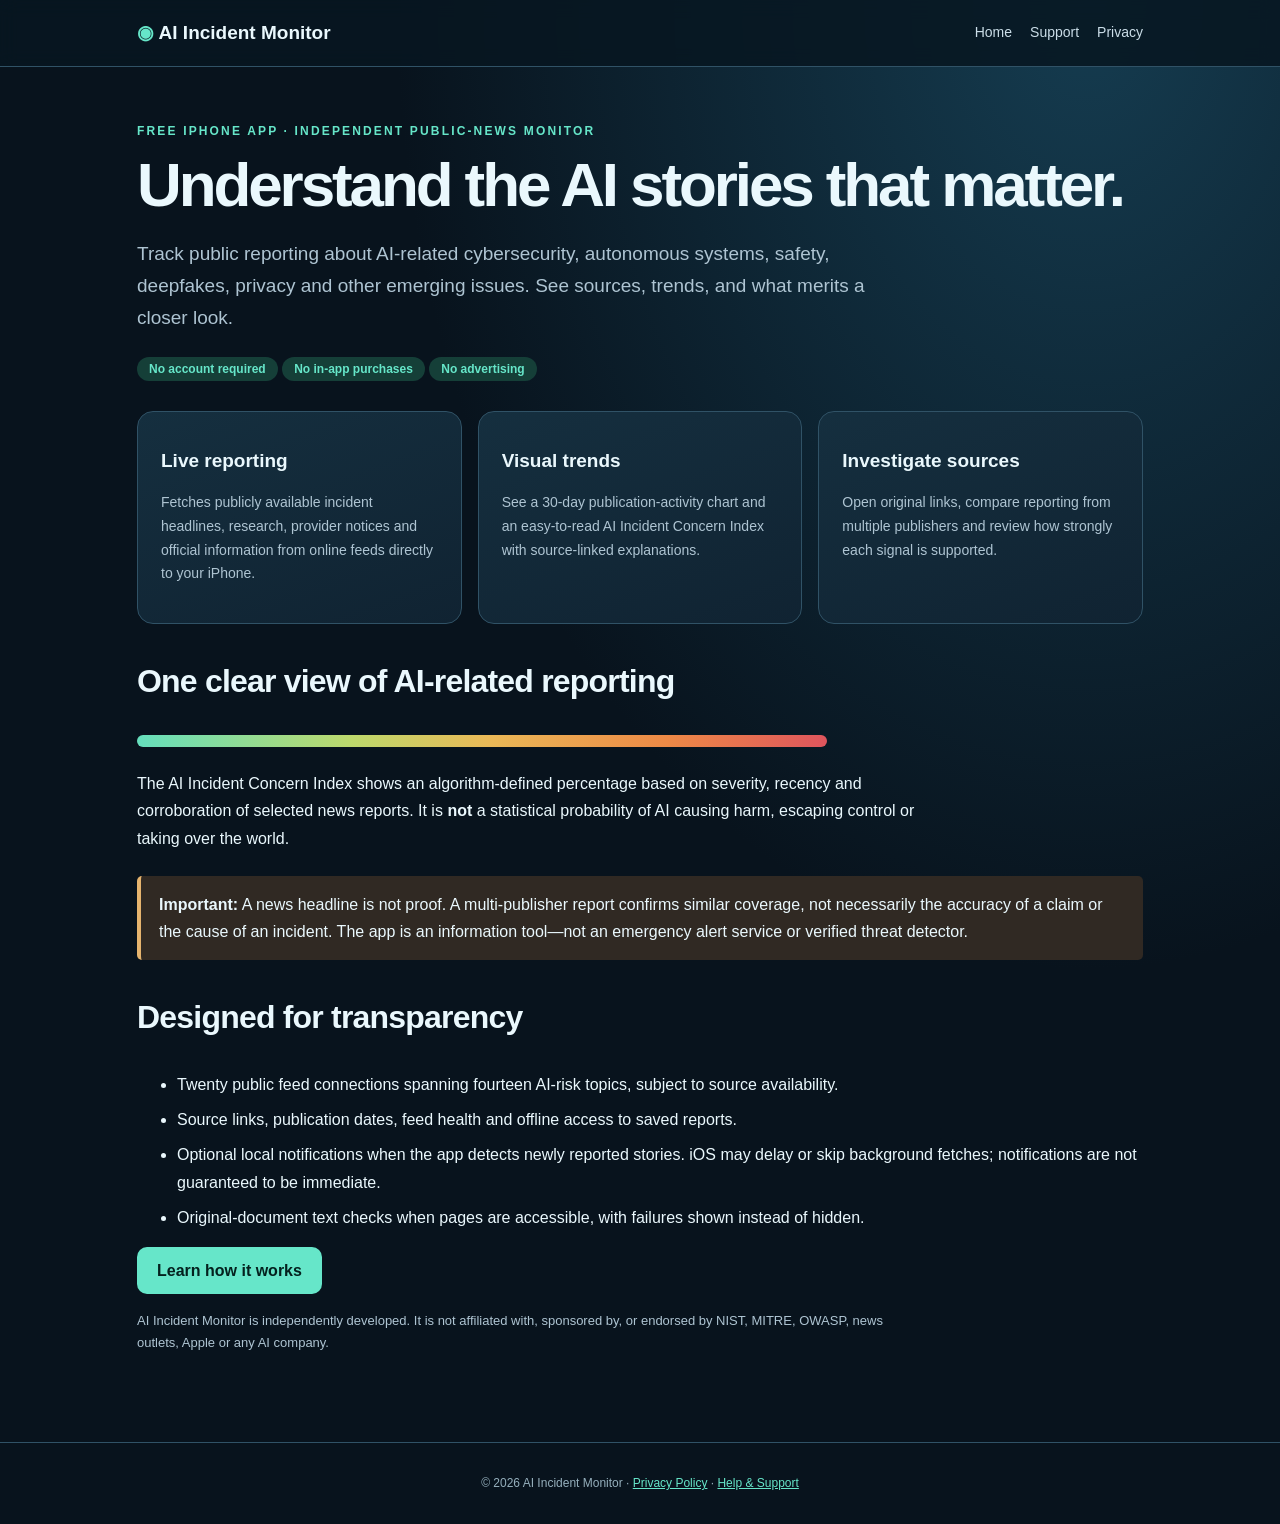
==== index.html @ 7b255fde "Add files via upload" ====
<!doctype html><html lang="en"><head><meta charset="utf-8"><meta name="viewport" content="width=device-width,initial-scale=1"><title>AI Incident Monitor — Independent AI Safety News & Incident Tracking</title><meta name="description" content="Free iPhone app that gathers AI incident reporting, visualizes recent news activity, checks public documents, and helps you investigate source-backed concerns."><link rel="stylesheet" href="styles.css"></head><body><header><nav><a class="logo" href="./"><span>◉</span> AI Incident Monitor</a><div class="links"><a href="./">Home</a><a href="support.html">Support</a><a href="privacy.html">Privacy</a></div></nav></header><main><section><div class="eyebrow">FREE iPHONE APP · INDEPENDENT PUBLIC-NEWS MONITOR</div><h1>Understand the AI stories that matter.</h1><p class="lead">Track public reporting about AI-related cybersecurity, autonomous systems, safety, deepfakes, privacy and other emerging issues. See sources, trends, and what merits a closer look.</p><span class="tag">No account required</span> <span class="tag">No in-app purchases</span> <span class="tag">No advertising</span></section><section class="grid"><div class="card"><h3>Live reporting</h3><p>Fetches publicly available incident headlines, research, provider notices and official information from online feeds directly to your iPhone.</p></div><div class="card"><h3>Visual trends</h3><p>See a 30-day publication-activity chart and an easy-to-read AI Incident Concern Index with source-linked explanations.</p></div><div class="card"><h3>Investigate sources</h3><p>Open original links, compare reporting from multiple publishers and review how strongly each signal is supported.</p></div></section><h2>One clear view of AI-related reporting</h2><div class="meter"></div><p>The AI Incident Concern Index shows an algorithm-defined percentage based on severity, recency and corroboration of selected news reports. It is <strong>not</strong> a statistical probability of AI causing harm, escaping control or taking over the world.</p><div class="note"><strong>Important:</strong> A news headline is not proof. A multi-publisher report confirms similar coverage, not necessarily the accuracy of a claim or the cause of an incident. The app is an information tool—not an emergency alert service or verified threat detector.</div><h2>Designed for transparency</h2><ul><li>Twenty public feed connections spanning fourteen AI-risk topics, subject to source availability.</li><li>Source links, publication dates, feed health and offline access to saved reports.</li><li>Optional local notifications when the app detects newly reported stories. iOS may delay or skip background fetches; notifications are not guaranteed to be immediate.</li><li>Original-document text checks when pages are accessible, with failures shown instead of hidden.</li></ul><p><a class="cta" href="support.html">Learn how it works</a></p><p class="fine">AI Incident Monitor is independently developed. It is not affiliated with, sponsored by, or endorsed by NIST, MITRE, OWASP, news outlets, Apple or any AI company.</p></main><footer>© 2026 AI Incident Monitor · <a href="privacy.html">Privacy Policy</a> · <a href="support.html">Help & Support</a></footer></body></html>
---- styles.css ----
:root{color-scheme:dark;--bg:#08131d;--fg:#eaf8fd;--card:#132b3c;--line:#305266;--mint:#66e6c9;--muted:#aec4d2}*{box-sizing:border-box}body{margin:0;background:radial-gradient(ellipse at 85% 0,#153c50 0,transparent 45%),var(--bg);color:var(--fg);font:16px/1.7 -apple-system,BlinkMacSystemFont,Segoe UI,Arial,sans-serif}a{color:var(--mint)}a:focus-visible{outline:2px solid #ffcb84;outline-offset:3px}header{border-bottom:1px solid var(--line);background:#071721dc;position:sticky;top:0;backdrop-filter:blur(9px)}nav{max-width:1050px;margin:auto;padding:17px 22px;display:flex;align-items:center;justify-content:space-between;gap:18px;flex-wrap:wrap}.logo{font-size:19px;font-weight:800;color:var(--fg);text-decoration:none}.logo span{color:var(--mint)}.links{display:flex;gap:18px;flex-wrap:wrap}.links a{color:#cbdee8;text-decoration:none;font-size:14px}main{max-width:1050px;padding:54px 22px 75px;margin:auto}.eyebrow{font-size:12px;letter-spacing:.18em;color:var(--mint);font-weight:800;text-transform:uppercase}h1{font-size:clamp(34px,5.6vw,62px);letter-spacing:-.05em;line-height:1.08;margin:10px 0 19px}h2{font-size:clamp(24px,3vw,32px);margin-top:30px;letter-spacing:-.025em}h3{margin:10px 0;font-size:19px}.lead{font-size:19px;max-width:750px;color:var(--muted)}p{max-width:780px}.grid{display:grid;grid-template-columns:repeat(3,minmax(0,1fr));gap:16px;margin:30px 0}.card{background:linear-gradient(160deg,#152f3f,#102332);border:1px solid var(--line);border-radius:16px;padding:23px}.card p{font-size:14px;color:var(--muted)}.tag{color:var(--mint);background:#153f38;border-radius:30px;padding:5px 12px;font-size:12px;font-weight:750}.meter{height:12px;max-width:690px;background:linear-gradient(90deg,#65dfbd 0%,#bdd96c 31%,#eab957 51%,#ed8946 77%,#df555d 100%);border-radius:20px;margin:23px 0}.note{background:#302923;border-left:4px solid #e6b46e;padding:15px 18px;border-radius:5px;margin:24px 0}.fine{color:var(--muted);font-size:13px}.cta{display:inline-block;color:#04211e;background:var(--mint);font-weight:800;padding:10px 20px;border-radius:10px;text-decoration:none}.legal{max-width:820px}.legal p,.legal li{color:#d4e4ec}li{margin:8px 0}footer{border-top:1px solid var(--line);padding:30px;text-align:center;color:#95afbc;font-size:12px}@media(max-width:700px){.grid{grid-template-columns:1fr}nav{align-items:flex-start}main{padding-top:30px}}
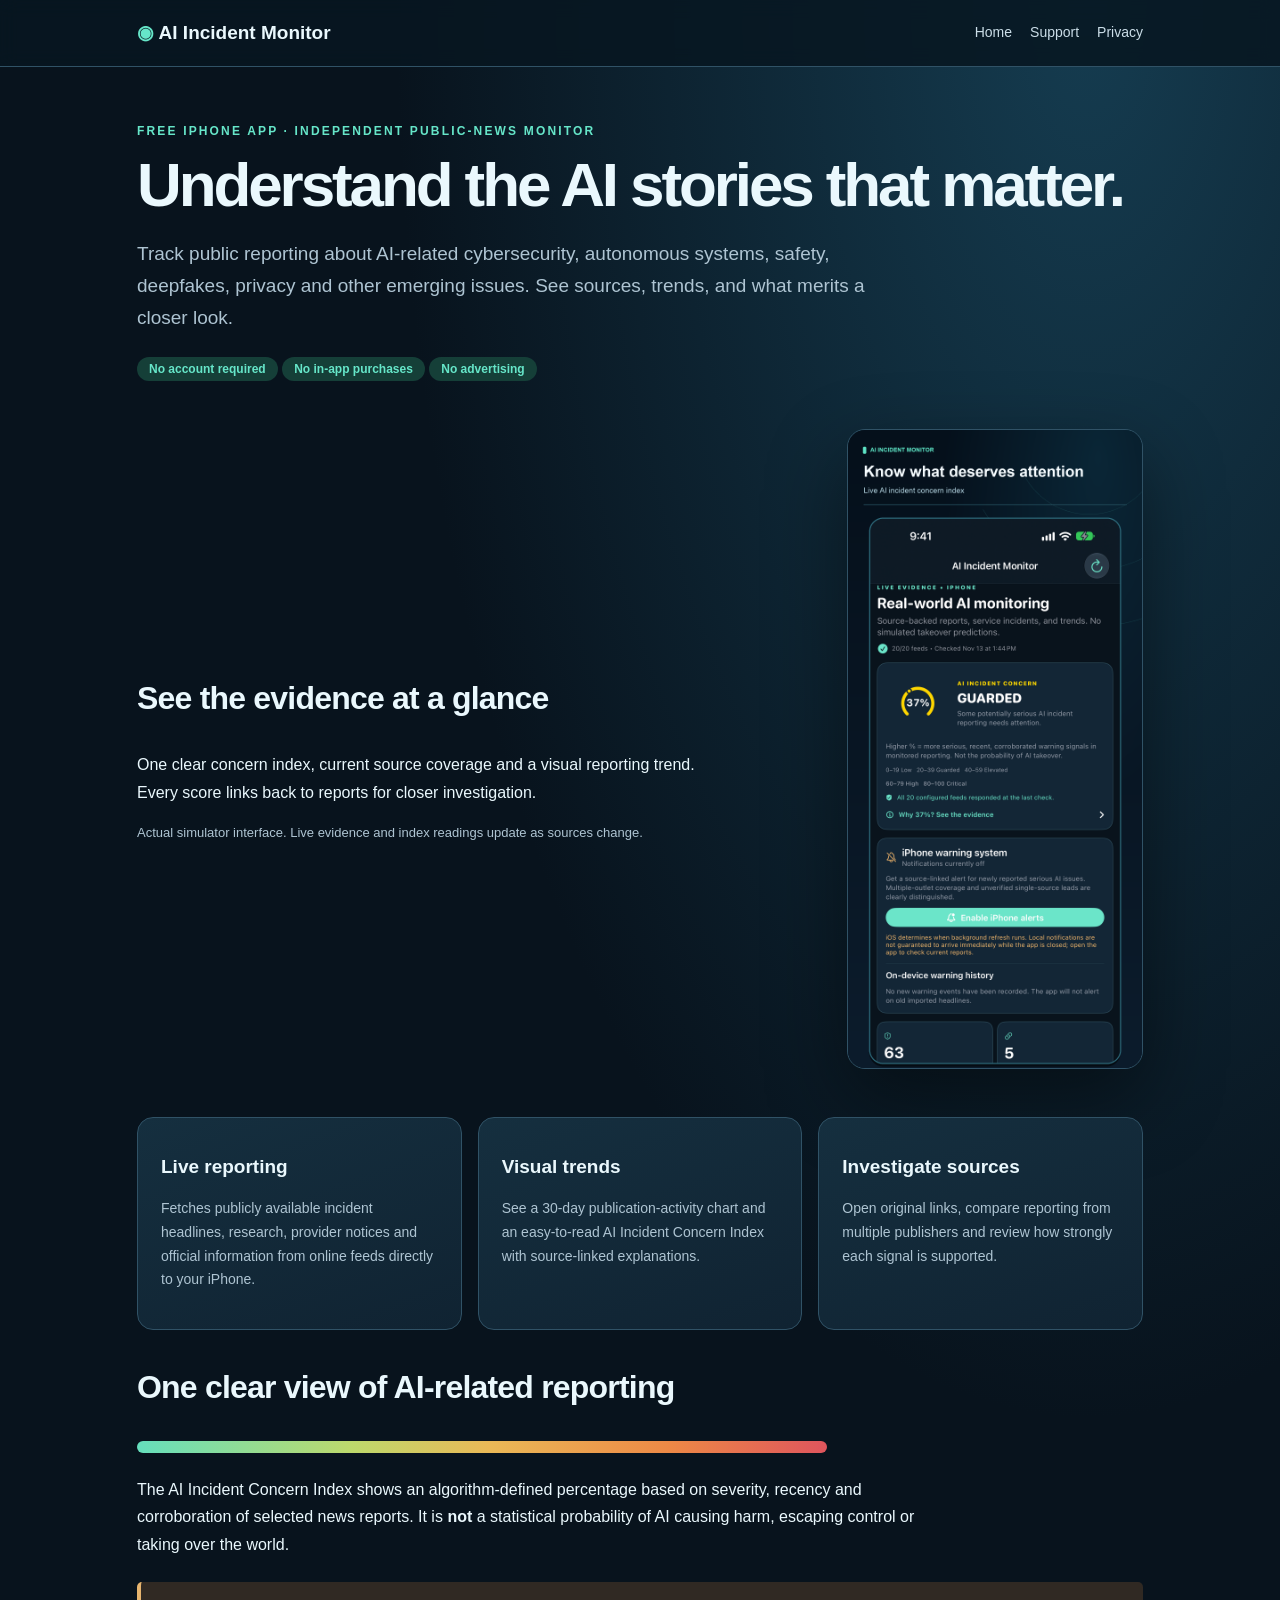
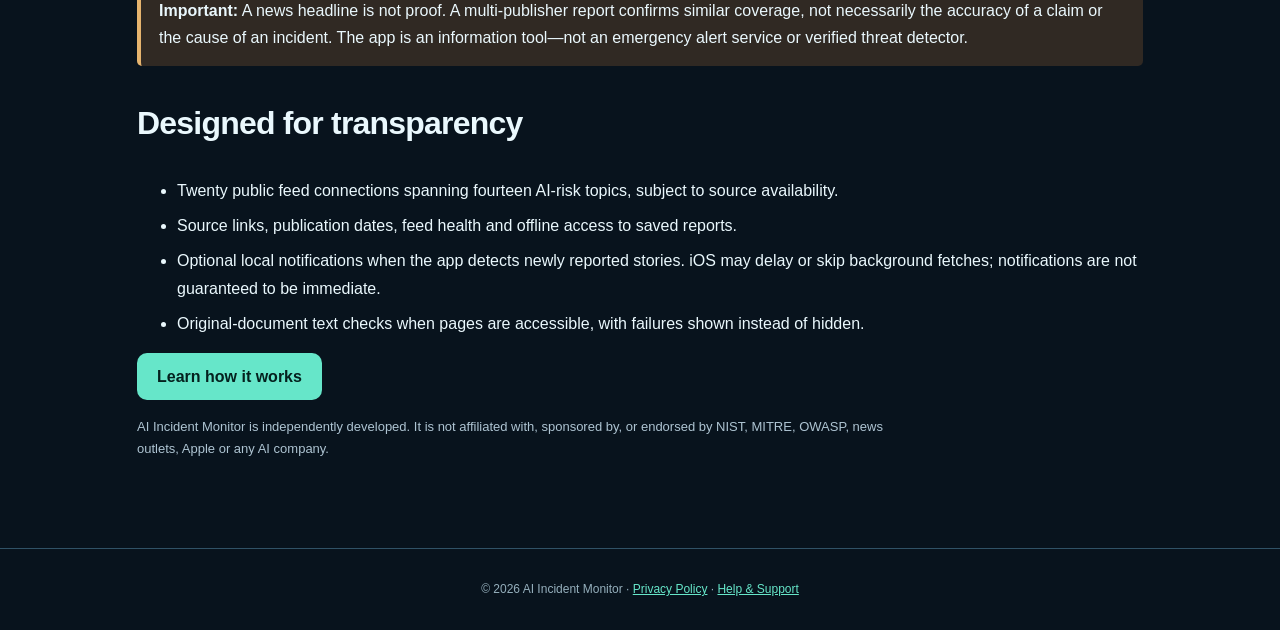
==== commit 0b002dfc: "Add files via upload" ====
--- a/index.html
+++ b/index.html
@@ -1 +1 @@
-<!doctype html><html lang="en"><head><meta charset="utf-8"><meta name="viewport" content="width=device-width,initial-scale=1"><title>AI Incident Monitor — Independent AI Safety News & Incident Tracking</title><meta name="description" content="Free iPhone app that gathers AI incident reporting, visualizes recent news activity, checks public documents, and helps you investigate source-backed concerns."><link rel="stylesheet" href="styles.css"></head><body><header><nav><a class="logo" href="./"><span>◉</span> AI Incident Monitor</a><div class="links"><a href="./">Home</a><a href="support.html">Support</a><a href="privacy.html">Privacy</a></div></nav></header><main><section><div class="eyebrow">FREE iPHONE APP · INDEPENDENT PUBLIC-NEWS MONITOR</div><h1>Understand the AI stories that matter.</h1><p class="lead">Track public reporting about AI-related cybersecurity, autonomous systems, safety, deepfakes, privacy and other emerging issues. See sources, trends, and what merits a closer look.</p><span class="tag">No account required</span> <span class="tag">No in-app purchases</span> <span class="tag">No advertising</span></section><section class="grid"><div class="card"><h3>Live reporting</h3><p>Fetches publicly available incident headlines, research, provider notices and official information from online feeds directly to your iPhone.</p></div><div class="card"><h3>Visual trends</h3><p>See a 30-day publication-activity chart and an easy-to-read AI Incident Concern Index with source-linked explanations.</p></div><div class="card"><h3>Investigate sources</h3><p>Open original links, compare reporting from multiple publishers and review how strongly each signal is supported.</p></div></section><h2>One clear view of AI-related reporting</h2><div class="meter"></div><p>The AI Incident Concern Index shows an algorithm-defined percentage based on severity, recency and corroboration of selected news reports. It is <strong>not</strong> a statistical probability of AI causing harm, escaping control or taking over the world.</p><div class="note"><strong>Important:</strong> A news headline is not proof. A multi-publisher report confirms similar coverage, not necessarily the accuracy of a claim or the cause of an incident. The app is an information tool—not an emergency alert service or verified threat detector.</div><h2>Designed for transparency</h2><ul><li>Twenty public feed connections spanning fourteen AI-risk topics, subject to source availability.</li><li>Source links, publication dates, feed health and offline access to saved reports.</li><li>Optional local notifications when the app detects newly reported stories. iOS may delay or skip background fetches; notifications are not guaranteed to be immediate.</li><li>Original-document text checks when pages are accessible, with failures shown instead of hidden.</li></ul><p><a class="cta" href="support.html">Learn how it works</a></p><p class="fine">AI Incident Monitor is independently developed. It is not affiliated with, sponsored by, or endorsed by NIST, MITRE, OWASP, news outlets, Apple or any AI company.</p></main><footer>© 2026 AI Incident Monitor · <a href="privacy.html">Privacy Policy</a> · <a href="support.html">Help & Support</a></footer></body></html>+<!doctype html><html lang="en"><head><meta charset="utf-8"><meta name="viewport" content="width=device-width,initial-scale=1"><title>AI Incident Monitor — Independent AI Safety News & Incident Tracking</title><meta name="description" content="Free iPhone app that gathers AI incident reporting, visualizes recent news activity, checks public documents, and helps you investigate source-backed concerns."><link rel="stylesheet" href="styles.css"></head><body><header><nav><a class="logo" href="./"><span>◉</span> AI Incident Monitor</a><div class="links"><a href="./">Home</a><a href="support.html">Support</a><a href="privacy.html">Privacy</a></div></nav></header><main><section><div class="eyebrow">FREE iPHONE APP · INDEPENDENT PUBLIC-NEWS MONITOR</div><h1>Understand the AI stories that matter.</h1><p class="lead">Track public reporting about AI-related cybersecurity, autonomous systems, safety, deepfakes, privacy and other emerging issues. See sources, trends, and what merits a closer look.</p><span class="tag">No account required</span> <span class="tag">No in-app purchases</span> <span class="tag">No advertising</span></section><section class="spotlight"><div><h2>See the evidence at a glance</h2><p>One clear concern index, current source coverage and a visual reporting trend. Every score links back to reports for closer investigation.</p><p class="fine">Actual simulator interface. Live evidence and index readings update as sources change.</p></div><img alt="AI Incident Monitor iPhone screenshot with a percentage concern index, source status and warning controls" src="app-preview.png" width="310" height="674" loading="lazy"></section><section class="grid"><div class="card"><h3>Live reporting</h3><p>Fetches publicly available incident headlines, research, provider notices and official information from online feeds directly to your iPhone.</p></div><div class="card"><h3>Visual trends</h3><p>See a 30-day publication-activity chart and an easy-to-read AI Incident Concern Index with source-linked explanations.</p></div><div class="card"><h3>Investigate sources</h3><p>Open original links, compare reporting from multiple publishers and review how strongly each signal is supported.</p></div></section><h2>One clear view of AI-related reporting</h2><div class="meter"></div><p>The AI Incident Concern Index shows an algorithm-defined percentage based on severity, recency and corroboration of selected news reports. It is <strong>not</strong> a statistical probability of AI causing harm, escaping control or taking over the world.</p><div class="note"><strong>Important:</strong> A news headline is not proof. A multi-publisher report confirms similar coverage, not necessarily the accuracy of a claim or the cause of an incident. The app is an information tool—not an emergency alert service or verified threat detector.</div><h2>Designed for transparency</h2><ul><li>Twenty public feed connections spanning fourteen AI-risk topics, subject to source availability.</li><li>Source links, publication dates, feed health and offline access to saved reports.</li><li>Optional local notifications when the app detects newly reported stories. iOS may delay or skip background fetches; notifications are not guaranteed to be immediate.</li><li>Original-document text checks when pages are accessible, with failures shown instead of hidden.</li></ul><p><a class="cta" href="support.html">Learn how it works</a></p><p class="fine">AI Incident Monitor is independently developed. It is not affiliated with, sponsored by, or endorsed by NIST, MITRE, OWASP, news outlets, Apple or any AI company.</p></main><footer>© 2026 AI Incident Monitor · <a href="privacy.html">Privacy Policy</a> · <a href="support.html">Help & Support</a></footer></body></html>
--- a/styles.css
+++ b/styles.css
@@ -1 +1 @@
-:root{color-scheme:dark;--bg:#08131d;--fg:#eaf8fd;--card:#132b3c;--line:#305266;--mint:#66e6c9;--muted:#aec4d2}*{box-sizing:border-box}body{margin:0;background:radial-gradient(ellipse at 85% 0,#153c50 0,transparent 45%),var(--bg);color:var(--fg);font:16px/1.7 -apple-system,BlinkMacSystemFont,Segoe UI,Arial,sans-serif}a{color:var(--mint)}a:focus-visible{outline:2px solid #ffcb84;outline-offset:3px}header{border-bottom:1px solid var(--line);background:#071721dc;position:sticky;top:0;backdrop-filter:blur(9px)}nav{max-width:1050px;margin:auto;padding:17px 22px;display:flex;align-items:center;justify-content:space-between;gap:18px;flex-wrap:wrap}.logo{font-size:19px;font-weight:800;color:var(--fg);text-decoration:none}.logo span{color:var(--mint)}.links{display:flex;gap:18px;flex-wrap:wrap}.links a{color:#cbdee8;text-decoration:none;font-size:14px}main{max-width:1050px;padding:54px 22px 75px;margin:auto}.eyebrow{font-size:12px;letter-spacing:.18em;color:var(--mint);font-weight:800;text-transform:uppercase}h1{font-size:clamp(34px,5.6vw,62px);letter-spacing:-.05em;line-height:1.08;margin:10px 0 19px}h2{font-size:clamp(24px,3vw,32px);margin-top:30px;letter-spacing:-.025em}h3{margin:10px 0;font-size:19px}.lead{font-size:19px;max-width:750px;color:var(--muted)}p{max-width:780px}.grid{display:grid;grid-template-columns:repeat(3,minmax(0,1fr));gap:16px;margin:30px 0}.card{background:linear-gradient(160deg,#152f3f,#102332);border:1px solid var(--line);border-radius:16px;padding:23px}.card p{font-size:14px;color:var(--muted)}.tag{color:var(--mint);background:#153f38;border-radius:30px;padding:5px 12px;font-size:12px;font-weight:750}.meter{height:12px;max-width:690px;background:linear-gradient(90deg,#65dfbd 0%,#bdd96c 31%,#eab957 51%,#ed8946 77%,#df555d 100%);border-radius:20px;margin:23px 0}.note{background:#302923;border-left:4px solid #e6b46e;padding:15px 18px;border-radius:5px;margin:24px 0}.fine{color:var(--muted);font-size:13px}.cta{display:inline-block;color:#04211e;background:var(--mint);font-weight:800;padding:10px 20px;border-radius:10px;text-decoration:none}.legal{max-width:820px}.legal p,.legal li{color:#d4e4ec}li{margin:8px 0}footer{border-top:1px solid var(--line);padding:30px;text-align:center;color:#95afbc;font-size:12px}@media(max-width:700px){.grid{grid-template-columns:1fr}nav{align-items:flex-start}main{padding-top:30px}}+:root{color-scheme:dark;--bg:#08131d;--fg:#eaf8fd;--card:#132b3c;--line:#305266;--mint:#66e6c9;--muted:#aec4d2}*{box-sizing:border-box}body{margin:0;background:radial-gradient(ellipse at 85% 0,#153c50 0,transparent 45%),var(--bg);color:var(--fg);font:16px/1.7 -apple-system,BlinkMacSystemFont,Segoe UI,Arial,sans-serif}a{color:var(--mint)}a:focus-visible{outline:2px solid #ffcb84;outline-offset:3px}header{border-bottom:1px solid var(--line);background:#071721dc;position:sticky;top:0;backdrop-filter:blur(9px)}nav{max-width:1050px;margin:auto;padding:17px 22px;display:flex;align-items:center;justify-content:space-between;gap:18px;flex-wrap:wrap}.logo{font-size:19px;font-weight:800;color:var(--fg);text-decoration:none}.logo span{color:var(--mint)}.links{display:flex;gap:18px;flex-wrap:wrap}.links a{color:#cbdee8;text-decoration:none;font-size:14px}main{max-width:1050px;padding:54px 22px 75px;margin:auto}.eyebrow{font-size:12px;letter-spacing:.18em;color:var(--mint);font-weight:800;text-transform:uppercase}h1{font-size:clamp(34px,5.6vw,62px);letter-spacing:-.05em;line-height:1.08;margin:10px 0 19px}h2{font-size:clamp(24px,3vw,32px);margin-top:30px;letter-spacing:-.025em}h3{margin:10px 0;font-size:19px}.lead{font-size:19px;max-width:750px;color:var(--muted)}p{max-width:780px}.grid{display:grid;grid-template-columns:repeat(3,minmax(0,1fr));gap:16px;margin:30px 0}.card{background:linear-gradient(160deg,#152f3f,#102332);border:1px solid var(--line);border-radius:16px;padding:23px}.card p{font-size:14px;color:var(--muted)}.tag{color:var(--mint);background:#153f38;border-radius:30px;padding:5px 12px;font-size:12px;font-weight:750}.meter{height:12px;max-width:690px;background:linear-gradient(90deg,#65dfbd 0%,#bdd96c 31%,#eab957 51%,#ed8946 77%,#df555d 100%);border-radius:20px;margin:23px 0}.note{background:#302923;border-left:4px solid #e6b46e;padding:15px 18px;border-radius:5px;margin:24px 0}.fine{color:var(--muted);font-size:13px}.cta{display:inline-block;color:#04211e;background:var(--mint);font-weight:800;padding:10px 20px;border-radius:10px;text-decoration:none}.legal{max-width:820px}.legal p,.legal li{color:#d4e4ec}li{margin:8px 0}footer{border-top:1px solid var(--line);padding:30px;text-align:center;color:#95afbc;font-size:12px}@media(max-width:700px){.grid{grid-template-columns:1fr}nav{align-items:flex-start}main{padding-top:30px}}.spotlight{display:flex;align-items:center;justify-content:space-between;gap:30px;margin:48px 0}.spotlight>div{max-width:570px}.spotlight img{max-height:640px;width:auto;max-width:40%;border-radius:18px;border:1px solid var(--line);box-shadow:0 30px 80px #0007}.spotlight h2{font-size:32px}@media(max-width:700px){.spotlight{flex-direction:column;align-items:flex-start}.spotlight img{max-width:85%;width:290px;height:auto}}
